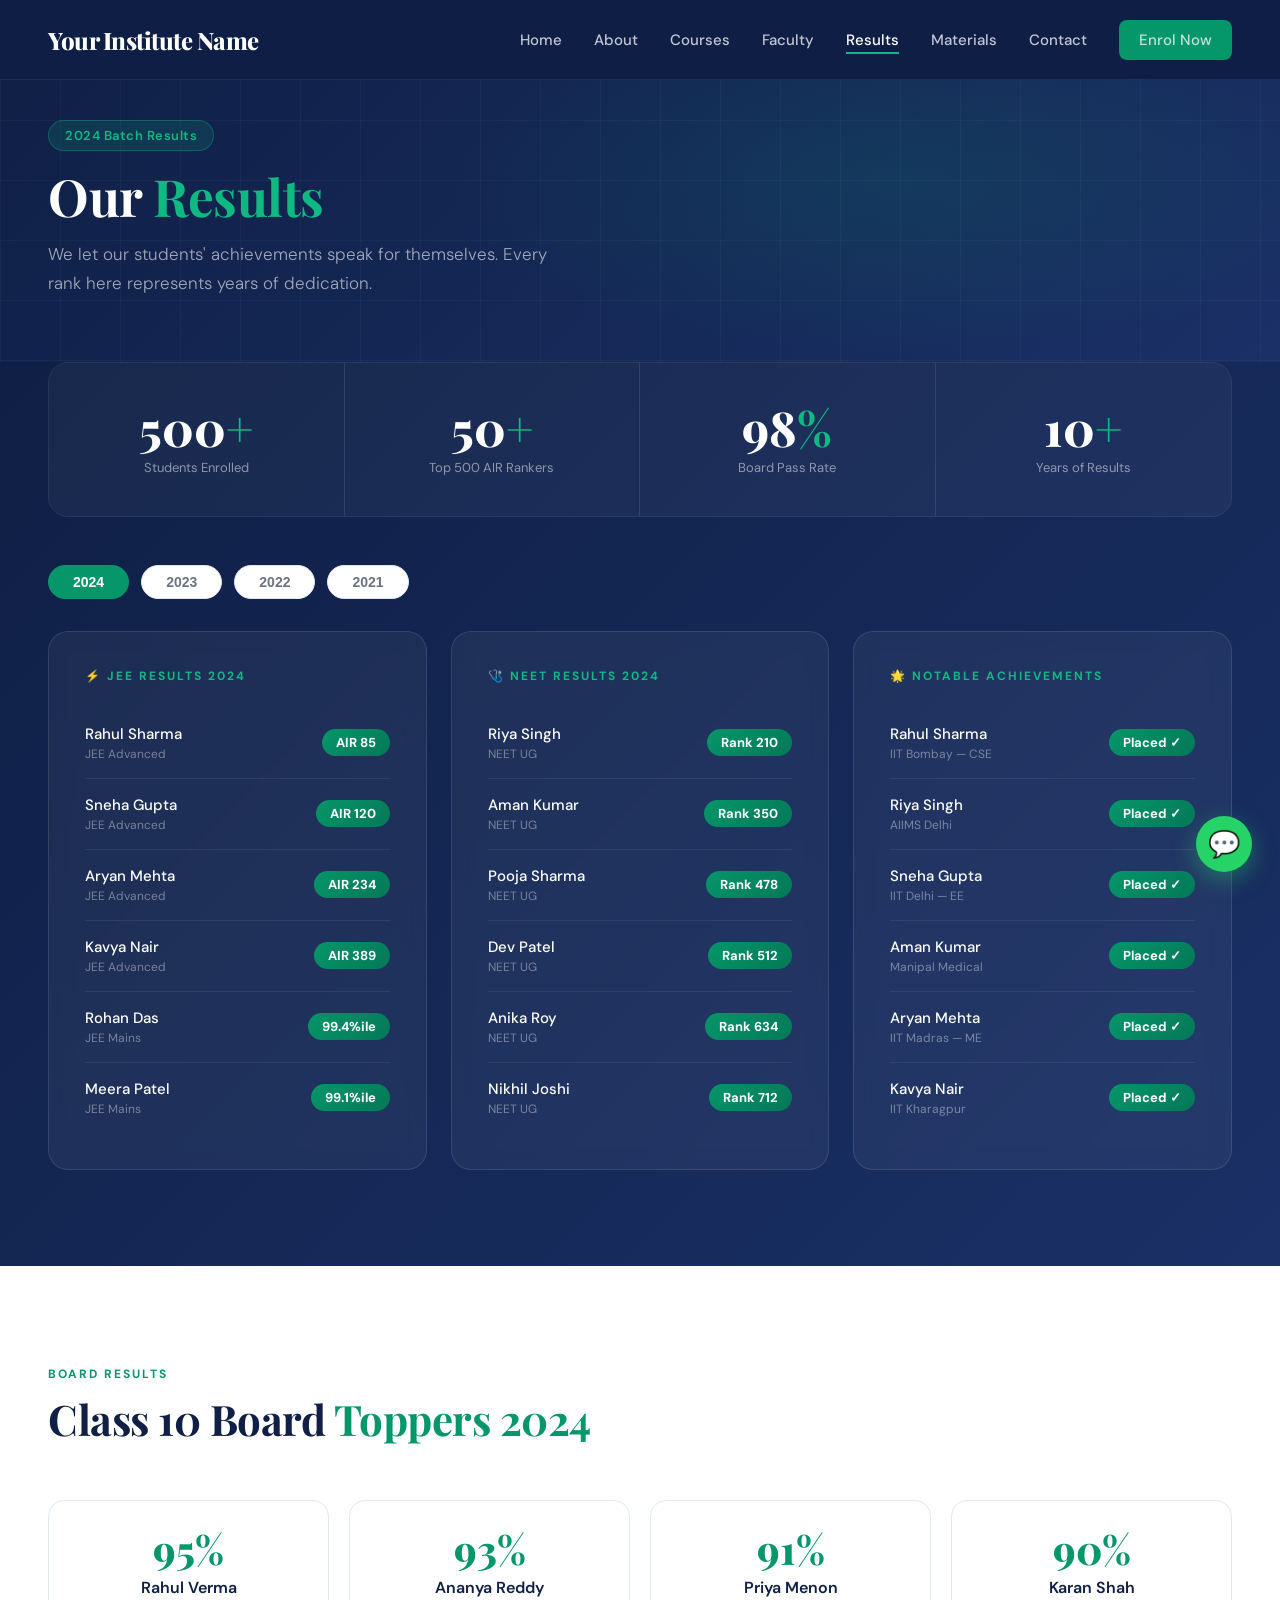
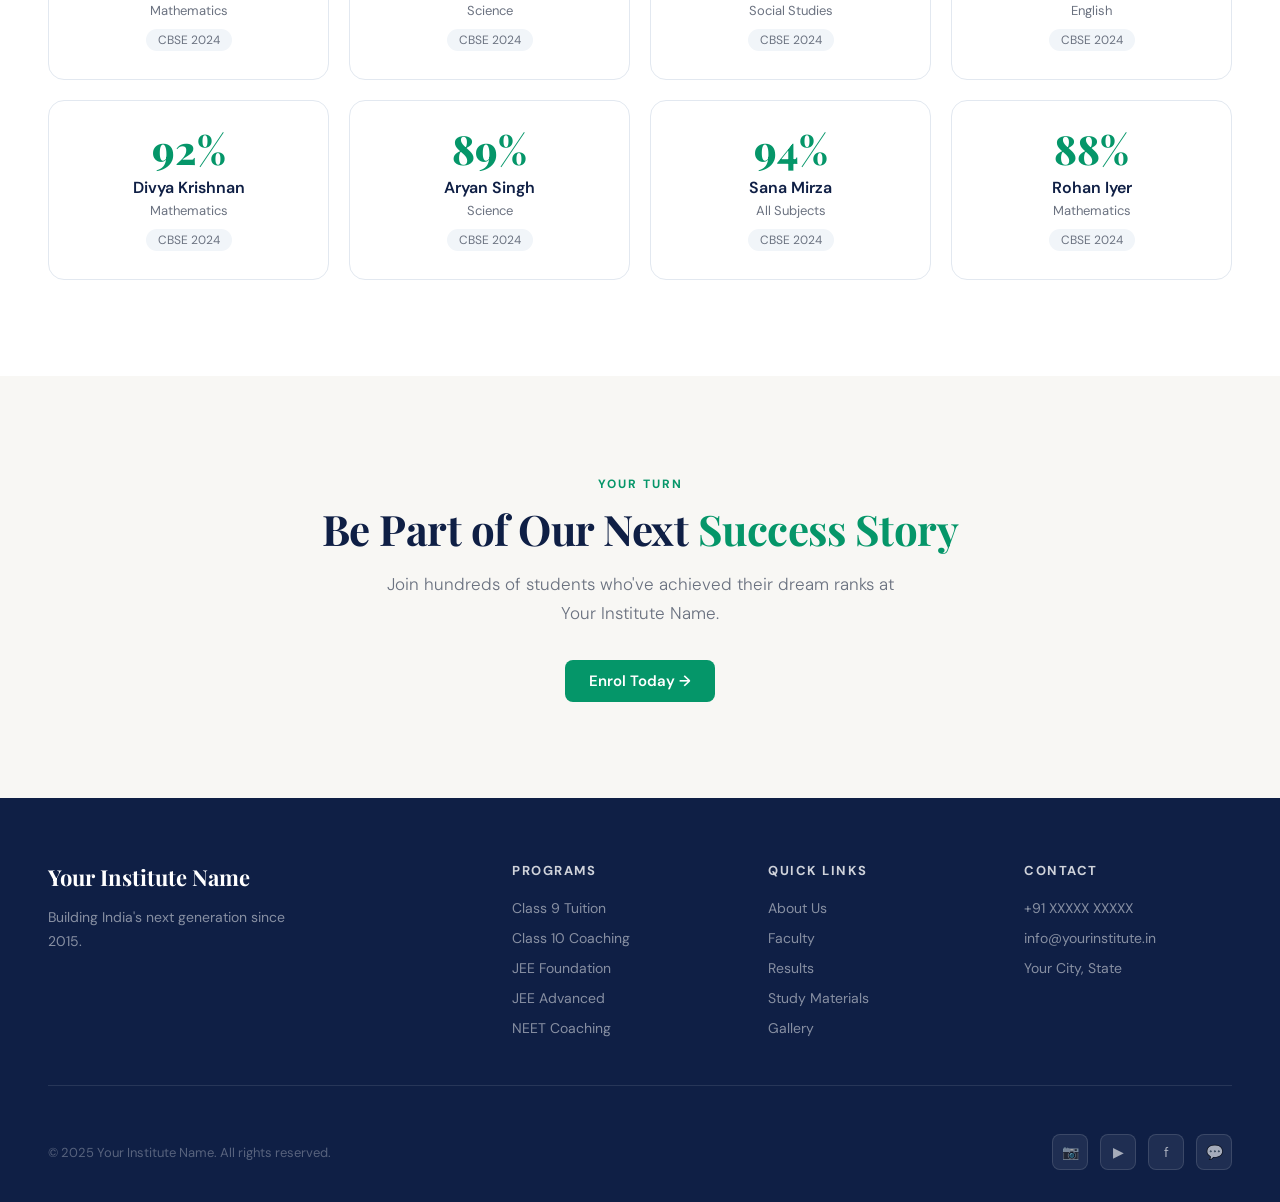
==== results.html @ cad18512 "Add website files with demo placeholders" ====
<!DOCTYPE html>
<html lang="en">
<head>
<meta charset="UTF-8"><meta name="viewport" content="width=device-width, initial-scale=1.0">
<title>Results — Your Institute Name</title>
<link rel="preconnect" href="https://fonts.googleapis.com">
<link href="https://fonts.googleapis.com/css2?family=Playfair+Display:wght@600;700;800&family=DM+Sans:wght@300;400;500;600&display=swap" rel="stylesheet">
<link rel="stylesheet" href="css/style.css">
<style>
#results-hero { background:linear-gradient(135deg,var(--navy),var(--navy2)); }
.results-full-grid { display:grid; grid-template-columns:repeat(3,1fr); gap:24px; position:relative; z-index:1; }
.result-group { background:rgba(255,255,255,0.05); border:1px solid rgba(255,255,255,0.1); border-radius:20px; padding:36px; }
.result-group-title { font-size:12px; font-weight:700; letter-spacing:2px; text-transform:uppercase; color:var(--emerald-light); margin-bottom:24px; }
.result-row { display:flex; align-items:center; justify-content:space-between; padding:16px 0; border-bottom:1px solid rgba(255,255,255,0.07); }
.result-row:last-child { border-bottom:none; }
.result-name { color:white; font-weight:500; font-size:15px; }
.result-sub { font-size:12px; color:rgba(255,255,255,0.4); margin-top:2px; }
.result-rank { background:linear-gradient(135deg,var(--emerald),var(--emerald-dark)); color:white; font-size:13px; font-weight:700; padding:5px 14px; border-radius:100px; }
.board-grid { display:grid; grid-template-columns:repeat(4,1fr); gap:20px; margin-top:48px; }
.board-card { background:white; border-radius:16px; padding:28px; text-align:center; border:1px solid var(--border); transition:all 0.3s; }
.board-card:hover { transform:translateY(-4px); box-shadow:0 16px 40px rgba(0,0,0,0.08); }
.board-score { font-family:'Playfair Display',serif; font-size:40px; font-weight:800; color:var(--emerald); line-height:1; }
.board-name { font-size:16px; font-weight:600; color:var(--navy); margin:8px 0 4px; }
.board-subject { font-size:13px; color:var(--grey); }
.board-year { display:inline-block; margin-top:10px; background:var(--light); color:var(--grey); font-size:12px; padding:3px 12px; border-radius:100px; }
.year-tabs { display:flex; gap:12px; margin-bottom:32px; flex-wrap:wrap; }
.year-tab { padding:8px 24px; border-radius:100px; border:1.5px solid var(--border); font-size:14px; font-weight:600; color:var(--grey); cursor:pointer; transition:all 0.2s; background:white; }
.year-tab.active { background:var(--emerald); border-color:var(--emerald); color:white; }
.year-tab:hover:not(.active) { border-color:var(--emerald); color:var(--emerald); }
@media(max-width:1024px) { .results-full-grid { grid-template-columns:1fr 1fr; } .board-grid { grid-template-columns:repeat(2,1fr); } }
@media(max-width:768px) { .results-full-grid { grid-template-columns:1fr; } .board-grid { grid-template-columns:1fr 1fr; } }
</style>
</head>
<body>
<nav id="navbar">
  <a href="index.html" class="nav-logo">Your Institute Name</a>
  <div class="nav-links" id="navLinks">
    <a href="index.html">Home</a><a href="about.html">About</a><a href="courses.html">Courses</a><a href="faculty.html">Faculty</a><a href="results.html">Results</a><a href="materials.html">Materials</a><a href="contact.html">Contact</a>
    <a href="admissions.html" class="btn btn-primary" style="padding:10px 20px">Enrol Now</a>
  </div>
  <button class="hamburger" id="hamburger" onclick="toggleMenu()"><span></span><span></span><span></span></button>
</nav>

<div class="page-hero" id="results-hero">
  <div class="page-hero-content">
    <div class="page-hero-badge">2024 Batch Results</div>
    <h1>Our <em>Results</em></h1>
    <p>We let our students' achievements speak for themselves. Every rank here represents years of dedication.</p>
  </div>
</div>

<section style="background:linear-gradient(135deg,var(--navy),var(--navy2));padding-top:0;">
  <div class="container">
    <div class="counter-strip fade-in">
      <div class="counter-item"><div class="counter-num" data-target="500">0<span>+</span></div><div class="counter-label">Students Enrolled</div></div>
      <div class="counter-item"><div class="counter-num" data-target="50">0<span>+</span></div><div class="counter-label">Top 500 AIR Rankers</div></div>
      <div class="counter-item"><div class="counter-num" data-target="98">0<span>%</span></div><div class="counter-label">Board Pass Rate</div></div>
      <div class="counter-item"><div class="counter-num" data-target="10">0<span>+</span></div><div class="counter-label">Years of Results</div></div>
    </div>

    <div class="year-tabs fade-in">
      <button class="year-tab active">2024</button>
      <button class="year-tab">2023</button>
      <button class="year-tab">2022</button>
      <button class="year-tab">2021</button>
    </div>

    <div class="results-full-grid fade-in">
      <div class="result-group">
        <div class="result-group-title">⚡ JEE Results 2024</div>
        <div class="result-row"><div><div class="result-name">Rahul Sharma</div><div class="result-sub">JEE Advanced</div></div><div class="result-rank">AIR 85</div></div>
        <div class="result-row"><div><div class="result-name">Sneha Gupta</div><div class="result-sub">JEE Advanced</div></div><div class="result-rank">AIR 120</div></div>
        <div class="result-row"><div><div class="result-name">Aryan Mehta</div><div class="result-sub">JEE Advanced</div></div><div class="result-rank">AIR 234</div></div>
        <div class="result-row"><div><div class="result-name">Kavya Nair</div><div class="result-sub">JEE Advanced</div></div><div class="result-rank">AIR 389</div></div>
        <div class="result-row"><div><div class="result-name">Rohan Das</div><div class="result-sub">JEE Mains</div></div><div class="result-rank">99.4%ile</div></div>
        <div class="result-row"><div><div class="result-name">Meera Patel</div><div class="result-sub">JEE Mains</div></div><div class="result-rank">99.1%ile</div></div>
      </div>
      <div class="result-group">
        <div class="result-group-title">🩺 NEET Results 2024</div>
        <div class="result-row"><div><div class="result-name">Riya Singh</div><div class="result-sub">NEET UG</div></div><div class="result-rank">Rank 210</div></div>
        <div class="result-row"><div><div class="result-name">Aman Kumar</div><div class="result-sub">NEET UG</div></div><div class="result-rank">Rank 350</div></div>
        <div class="result-row"><div><div class="result-name">Pooja Sharma</div><div class="result-sub">NEET UG</div></div><div class="result-rank">Rank 478</div></div>
        <div class="result-row"><div><div class="result-name">Dev Patel</div><div class="result-sub">NEET UG</div></div><div class="result-rank">Rank 512</div></div>
        <div class="result-row"><div><div class="result-name">Anika Roy</div><div class="result-sub">NEET UG</div></div><div class="result-rank">Rank 634</div></div>
        <div class="result-row"><div><div class="result-name">Nikhil Joshi</div><div class="result-sub">NEET UG</div></div><div class="result-rank">Rank 712</div></div>
      </div>
      <div class="result-group">
        <div class="result-group-title">🌟 Notable Achievements</div>
        <div class="result-row"><div><div class="result-name">Rahul Sharma</div><div class="result-sub">IIT Bombay — CSE</div></div><div class="result-rank">Placed ✓</div></div>
        <div class="result-row"><div><div class="result-name">Riya Singh</div><div class="result-sub">AIIMS Delhi</div></div><div class="result-rank">Placed ✓</div></div>
        <div class="result-row"><div><div class="result-name">Sneha Gupta</div><div class="result-sub">IIT Delhi — EE</div></div><div class="result-rank">Placed ✓</div></div>
        <div class="result-row"><div><div class="result-name">Aman Kumar</div><div class="result-sub">Manipal Medical</div></div><div class="result-rank">Placed ✓</div></div>
        <div class="result-row"><div><div class="result-name">Aryan Mehta</div><div class="result-sub">IIT Madras — ME</div></div><div class="result-rank">Placed ✓</div></div>
        <div class="result-row"><div><div class="result-name">Kavya Nair</div><div class="result-sub">IIT Kharagpur</div></div><div class="result-rank">Placed ✓</div></div>
      </div>
    </div>
  </div>
</section>

<section style="background:var(--white);">
  <div class="container">
    <div class="section-header fade-in">
      <div class="section-label">Board Results</div>
      <h2 class="section-title">Class 10 Board <em>Toppers 2024</em></h2>
    </div>
    <div class="board-grid">
      <div class="board-card fade-in"><div class="board-score">95%</div><div class="board-name">Rahul Verma</div><div class="board-subject">Mathematics</div><span class="board-year">CBSE 2024</span></div>
      <div class="board-card fade-in"><div class="board-score">93%</div><div class="board-name">Ananya Reddy</div><div class="board-subject">Science</div><span class="board-year">CBSE 2024</span></div>
      <div class="board-card fade-in"><div class="board-score">91%</div><div class="board-name">Priya Menon</div><div class="board-subject">Social Studies</div><span class="board-year">CBSE 2024</span></div>
      <div class="board-card fade-in"><div class="board-score">90%</div><div class="board-name">Karan Shah</div><div class="board-subject">English</div><span class="board-year">CBSE 2024</span></div>
      <div class="board-card fade-in"><div class="board-score">92%</div><div class="board-name">Divya Krishnan</div><div class="board-subject">Mathematics</div><span class="board-year">CBSE 2024</span></div>
      <div class="board-card fade-in"><div class="board-score">89%</div><div class="board-name">Aryan Singh</div><div class="board-subject">Science</div><span class="board-year">CBSE 2024</span></div>
      <div class="board-card fade-in"><div class="board-score">94%</div><div class="board-name">Sana Mirza</div><div class="board-subject">All Subjects</div><span class="board-year">CBSE 2024</span></div>
      <div class="board-card fade-in"><div class="board-score">88%</div><div class="board-name">Rohan Iyer</div><div class="board-subject">Mathematics</div><span class="board-year">CBSE 2024</span></div>
    </div>
  </div>
</section>

<section style="background:var(--cream);text-align:center;">
  <div class="container fade-in">
    <div class="section-label">Your Turn</div>
    <h2 class="section-title">Be Part of Our Next <em>Success Story</em></h2>
    <p class="section-sub" style="margin:16px auto 32px;">Join hundreds of students who've achieved their dream ranks at Your Institute Name.</p>
    <a href="admissions.html" class="btn btn-primary">Enrol Today →</a>
  </div>
</section>

<footer>
  <div class="container">
    <div class="footer-top">
      <div><a href="index.html" class="footer-logo">Your Institute Name</a><p class="footer-tagline">Building India's next generation since 2015.</p></div>
      <div class="footer-col"><h5>Programs</h5><div class="footer-links"><a href="courses.html">Class 9 Tuition</a><a href="courses.html">Class 10 Coaching</a><a href="courses.html">JEE Foundation</a><a href="courses.html">JEE Advanced</a><a href="courses.html">NEET Coaching</a></div></div>
      <div class="footer-col"><h5>Quick Links</h5><div class="footer-links"><a href="about.html">About Us</a><a href="faculty.html">Faculty</a><a href="results.html">Results</a><a href="materials.html">Study Materials</a><a href="gallery.html">Gallery</a></div></div>
      <div class="footer-col"><h5>Contact</h5><div class="footer-links"><a href="#">+91 XXXXX XXXXX</a><a href="#">info@yourinstitute.in</a><a href="#">Your City, State</a></div></div>
    </div>
    <div class="footer-bottom">
      <div class="footer-copy">© 2025 Your Institute Name. All rights reserved.</div>
      <div class="footer-social"><a class="social-btn">📷</a><a class="social-btn">▶</a><a class="social-btn">f</a><a class="social-btn">💬</a></div>
    </div>
  </div>
</footer>
<a href="https://wa.me/91XXXXXXXXXX" class="whatsapp-btn">💬</a>
<script src="js/main.js"></script>
</body>
</html>
---- css/style.css ----
:root {
  --navy:          #0F1F45;
  --navy2:         #1A3066;
  --blue:          #2563EB;
  --emerald:       #059669;
  --emerald-light: #10B981;
  --emerald-dark:  #047857;
  --cream:         #F8F7F4;
  --white:         #FFFFFF;
  --grey:          #6B7280;
  --light:         #F1F5F9;
  --border:        #E2E8F0;
  --text:          #111827;
}

*, *::before, *::after { box-sizing: border-box; margin: 0; padding: 0; }
html { scroll-behavior: smooth; }
body {
  font-family: 'DM Sans', sans-serif;
  color: var(--text);
  background: var(--white);
  overflow-x: hidden;
}
h1,h2,h3,h4 { font-family: 'Playfair Display', serif; }

/* ── NAV ── */
nav {
  position: fixed; top: 0; left: 0; right: 0; z-index: 1000;
  height: 80px;
  display: flex; align-items: center;
  padding: 0 48px;
  background: rgba(15,31,69,0.96);
  backdrop-filter: blur(14px);
  border-bottom: 1px solid rgba(255,255,255,0.07);
  transition: box-shadow 0.3s;
}
nav.scrolled { box-shadow: 0 4px 30px rgba(0,0,0,0.3); }

.nav-logo {
  font-family: 'Playfair Display', serif;
  font-size: 24px; font-weight: 800;
  color: var(--white);
  margin-right: auto;
  letter-spacing: -0.5px;
  text-decoration: none;
}
.nav-logo span { color: var(--emerald-light); }

.nav-links { display: flex; align-items: center; gap: 32px; }
.nav-links a {
  color: rgba(255,255,255,0.75);
  text-decoration: none; font-size: 15px; font-weight: 500;
  transition: color 0.2s;
  position: relative;
}
.nav-links a::after {
  content:''; position:absolute; bottom:-4px; left:0; right:0;
  height:2px; background:var(--emerald-light);
  transform:scaleX(0); transition:transform 0.25s;
}
.nav-links a:hover, .nav-links a.active { color: var(--white); }
.nav-links a:hover::after, .nav-links a.active::after { transform:scaleX(1); }

/* ── BUTTONS ── */
.btn {
  display:inline-flex; align-items:center; gap:8px;
  padding: 11px 24px; border-radius: 8px;
  font-family: 'DM Sans', sans-serif;
  font-size: 15px; font-weight: 600;
  cursor: pointer; border: none; text-decoration: none;
  transition: all 0.25s;
}
.btn-primary { background: var(--emerald); color: var(--white); }
.btn-primary:hover { background: var(--emerald-dark); transform: translateY(-1px); box-shadow: 0 6px 20px rgba(5,150,105,0.4); }
.btn-outline { background: transparent; color: var(--white); border: 1.5px solid rgba(255,255,255,0.5); }
.btn-outline:hover { border-color: var(--white); background: rgba(255,255,255,0.08); }
.btn-navy { background:var(--navy); color:white; }
.btn-navy:hover { background:var(--navy2); transform:translateY(-1px); }

/* ── HAMBURGER ── */
.hamburger { display:none; flex-direction:column; gap:5px; cursor:pointer; background:none; border:none; padding:4px; }
.hamburger span { display:block; width:24px; height:2px; background:white; border-radius:2px; transition:0.3s; }

/* ── PAGE HERO (inner pages) ── */
.page-hero {
  min-height: 340px;
  background: linear-gradient(135deg, var(--navy) 0%, var(--navy2) 60%, #1a4080 100%);
  display: flex; align-items: center;
  padding: 120px 48px 64px;
  position: relative; overflow: hidden;
}
.page-hero::before {
  content:''; position:absolute; inset:0;
  background: radial-gradient(ellipse 50% 70% at 70% 50%, rgba(5,150,105,0.15) 0%, transparent 70%);
  pointer-events:none;
}
.page-hero::after {
  content:''; position:absolute; inset:0;
  background-image: linear-gradient(rgba(255,255,255,0.03) 1px, transparent 1px),
                    linear-gradient(90deg,rgba(255,255,255,0.03) 1px,transparent 1px);
  background-size: 60px 60px; pointer-events:none;
}
.page-hero-content { position:relative; z-index:1; }
.page-hero-badge {
  display:inline-flex; align-items:center; gap:8px;
  background: rgba(16,185,129,0.15); border: 1px solid rgba(16,185,129,0.3);
  color: var(--emerald-light); padding: 6px 16px; border-radius: 100px;
  font-size: 13px; font-weight: 600; margin-bottom: 16px; letter-spacing: 0.5px;
}
.page-hero h1 { font-size: clamp(32px,4vw,52px); color:white; line-height:1.15; letter-spacing:-0.5px; }
.page-hero h1 em { color:var(--emerald-light); font-style:normal; }
.page-hero p { font-size:17px; color:rgba(255,255,255,0.6); margin-top:14px; font-weight:300; max-width:500px; line-height:1.7; }

/* ── SECTIONS ── */
section { padding: 96px 48px; }
.section-label {
  display:inline-block; font-size:12px; font-weight:700; letter-spacing:2px;
  color: var(--emerald); text-transform:uppercase; margin-bottom:12px;
}
.section-title { font-size:clamp(28px,4vw,42px); color:var(--navy); line-height:1.2; letter-spacing:-0.5px; }
.section-title em { color:var(--emerald); font-style:normal; }
.section-sub { font-size:17px; color:var(--grey); margin-top:16px; line-height:1.7; font-weight:300; max-width:520px; }
.section-header { margin-bottom:56px; }

.container { max-width:1200px; margin:0 auto; }

/* ── CARDS ── */
.why-card, .prog-card, .faculty-card, .testi-card, .material-card, .contact-card {
  transition: all 0.3s;
}
.why-card:hover, .faculty-card:hover, .testi-card:hover { transform:translateY(-6px); box-shadow:0 20px 40px rgba(0,0,0,0.08); }

/* ── SUBJECTS PILLS ── */
.subject-pill {
  background:var(--light); color:var(--navy);
  font-size:13px; font-weight:500;
  padding:5px 14px; border-radius:100px; border:1px solid var(--border);
}

/* ── FORM ── */
.form-group { display:flex; flex-direction:column; gap:6px; margin-bottom:16px; }
.form-group label { font-size:13px; font-weight:600; color:var(--navy); }
.form-group input, .form-group select, .form-group textarea {
  height:48px; padding:0 16px; border-radius:10px;
  border:1.5px solid var(--border);
  font-family:'DM Sans',sans-serif; font-size:15px; color:var(--text);
  background:var(--light); outline:none;
  transition:border 0.2s, box-shadow 0.2s;
}
.form-group textarea { height:100px; padding:14px 16px; resize:vertical; }
.form-group input:focus, .form-group select:focus, .form-group textarea:focus {
  border-color:var(--emerald); box-shadow:0 0 0 3px rgba(5,150,105,0.1); background:white;
}
.form-row { display:grid; grid-template-columns:1fr 1fr; gap:16px; }
.form-submit {
  width:100%; height:52px; border-radius:10px; border:none;
  background:linear-gradient(135deg,var(--emerald),var(--emerald-dark));
  color:white; font-size:16px; font-weight:700;
  cursor:pointer; font-family:'DM Sans',sans-serif; transition:all 0.3s;
}
.form-submit:hover { box-shadow:0 8px 24px rgba(5,150,105,0.4); transform:translateY(-1px); }

/* ── FOOTER ── */
footer { background: var(--navy); padding:64px 48px 32px; color:rgba(255,255,255,0.6); }
.footer-top {
  display:grid; grid-template-columns:2fr 1fr 1fr 1fr;
  gap:48px; margin-bottom:48px;
  padding-bottom:48px; border-bottom:1px solid rgba(255,255,255,0.1);
}
.footer-logo { font-family:'Playfair Display',serif; font-size:22px; color:white; margin-bottom:14px; font-weight:700; text-decoration:none; display:block; }
.footer-logo span { color:var(--emerald-light); }
.footer-tagline { font-size:14px; line-height:1.7; color:rgba(255,255,255,0.5); max-width:260px; }
.footer-col h5 { font-family:'DM Sans',sans-serif; font-size:13px; font-weight:700; letter-spacing:1.5px; text-transform:uppercase; color:rgba(255,255,255,0.8); margin-bottom:20px; }
.footer-links { display:flex; flex-direction:column; gap:12px; }
.footer-links a { color:rgba(255,255,255,0.5); text-decoration:none; font-size:14px; transition:color 0.2s; }
.footer-links a:hover { color:var(--emerald-light); }
.footer-bottom { display:flex; justify-content:space-between; align-items:center; flex-wrap:wrap; gap:16px; }
.footer-copy { font-size:13px; color:rgba(255,255,255,0.3); }
.footer-social { display:flex; gap:12px; }
.social-btn {
  width:36px; height:36px; border-radius:8px;
  background:rgba(255,255,255,0.07); border:1px solid rgba(255,255,255,0.12);
  display:flex; align-items:center; justify-content:center;
  color:rgba(255,255,255,0.6); font-size:14px; text-decoration:none;
  transition:all 0.2s; cursor:pointer;
}
.social-btn:hover { background:var(--emerald); border-color:var(--emerald); color:white; }

/* ── WHATSAPP ── */
.whatsapp-btn {
  position:fixed; bottom:28px; right:28px; z-index:999;
  width:56px; height:56px; border-radius:50%;
  background:#25D366; color:white;
  display:flex; align-items:center; justify-content:center;
  font-size:26px; text-decoration:none;
  box-shadow:0 8px 24px rgba(37,211,102,0.4); transition:all 0.3s;
}
.whatsapp-btn:hover { transform:scale(1.1); box-shadow:0 12px 32px rgba(37,211,102,0.5); }

/* ── ANIMATIONS ── */
.fade-in { opacity:0; transform:translateY(24px); transition:opacity 0.6s ease, transform 0.6s ease; }
.fade-in.visible { opacity:1; transform:translateY(0); }

/* ── COUNTER ── */
.counter-strip {
  display:grid; grid-template-columns:repeat(4,1fr);
  border-radius:20px; overflow:hidden;
  border:1px solid rgba(255,255,255,0.1);
  margin-bottom:48px; position:relative; z-index:1;
}
.counter-item {
  padding:40px 24px; text-align:center;
  border-right:1px solid rgba(255,255,255,0.1);
  background:rgba(255,255,255,0.04); transition:background 0.3s;
}
.counter-item:last-child { border-right:none; }
.counter-item:hover { background:rgba(255,255,255,0.08); }
.counter-num { font-family:'Playfair Display',serif; font-size:48px; font-weight:800; color:white; line-height:1; }
.counter-num span { color:var(--emerald-light); }
.counter-label { font-size:13px; color:rgba(255,255,255,0.5); margin-top:8px; }

/* ── RESULT GROUP ── */
.result-group {
  background:rgba(255,255,255,0.05); border:1px solid rgba(255,255,255,0.1);
  border-radius:20px; padding:36px; backdrop-filter:blur(10px);
}
.result-group-title { font-family:'DM Sans',sans-serif; font-size:12px; font-weight:700; letter-spacing:2px; text-transform:uppercase; color:var(--emerald-light); margin-bottom:24px; }
.result-row { display:flex; align-items:center; justify-content:space-between; padding:16px 0; border-bottom:1px solid rgba(255,255,255,0.07); }
.result-row:last-child { border-bottom:none; }
.result-name { color:white; font-weight:500; font-size:16px; }
.result-rank { background:linear-gradient(135deg,var(--emerald),var(--emerald-dark)); color:white; font-size:13px; font-weight:700; padding:5px 14px; border-radius:100px; }
.result-score { color:var(--emerald-light); font-size:22px; font-weight:700; font-family:'Playfair Display',serif; }

/* ── MOBILE ── */
@media(max-width:1024px) {
  .counter-strip { grid-template-columns:repeat(2,1fr); }
  .footer-top { grid-template-columns:1fr 1fr; }
}
@media(max-width:768px) {
  nav { padding:0 24px; }
  section { padding:72px 24px; }
  .page-hero { padding:120px 24px 64px; }
  footer { padding:48px 24px 24px; }
  .hamburger { display:flex; }
  .nav-links {
    position:fixed; top:80px; left:0; right:0; bottom:0;
    background:var(--navy); flex-direction:column;
    align-items:center; justify-content:center; gap:32px;
    transform:translateX(100%); transition:transform 0.35s;
  }
  .nav-links.open { transform:translateX(0); }
  .nav-links a { font-size:20px; }
  .form-row { grid-template-columns:1fr; }
  .footer-top { grid-template-columns:1fr; gap:32px; }
  .footer-bottom { flex-direction:column; align-items:flex-start; }
  .counter-strip { grid-template-columns:1fr 1fr; }
}
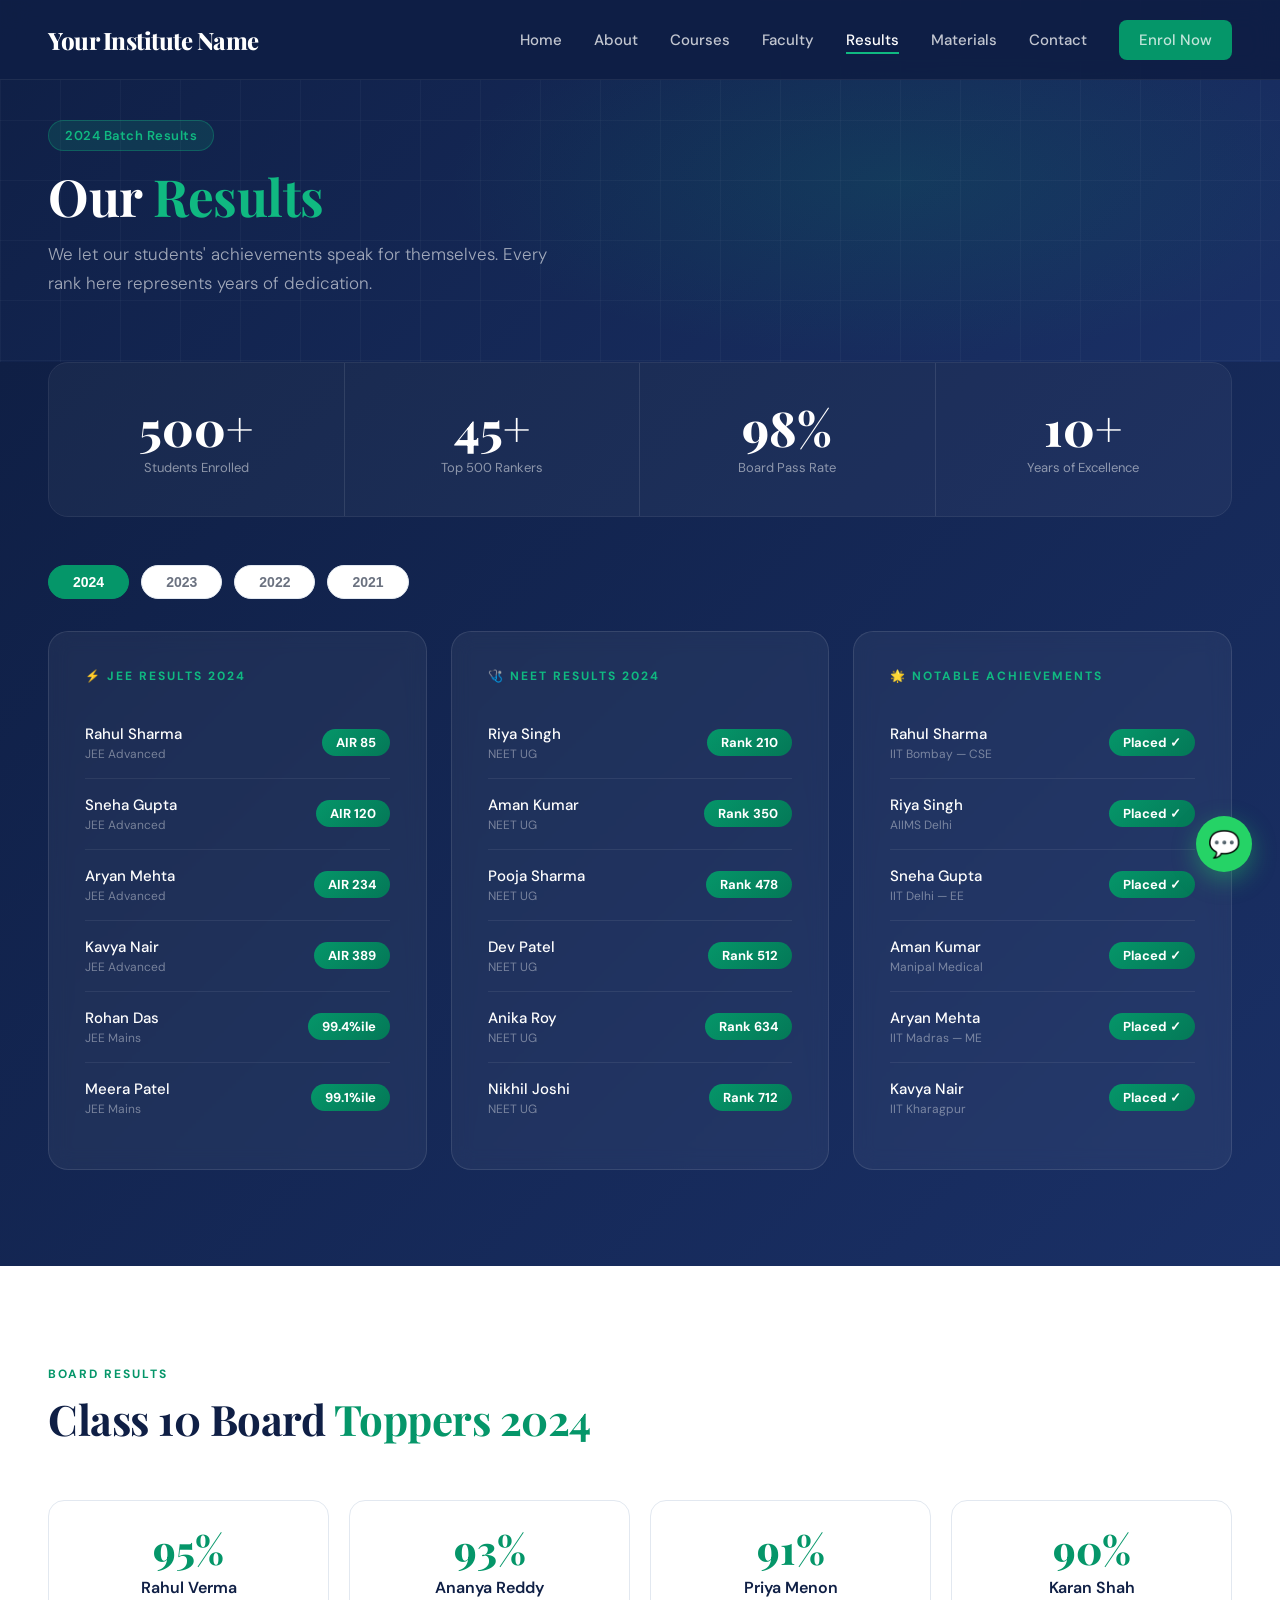
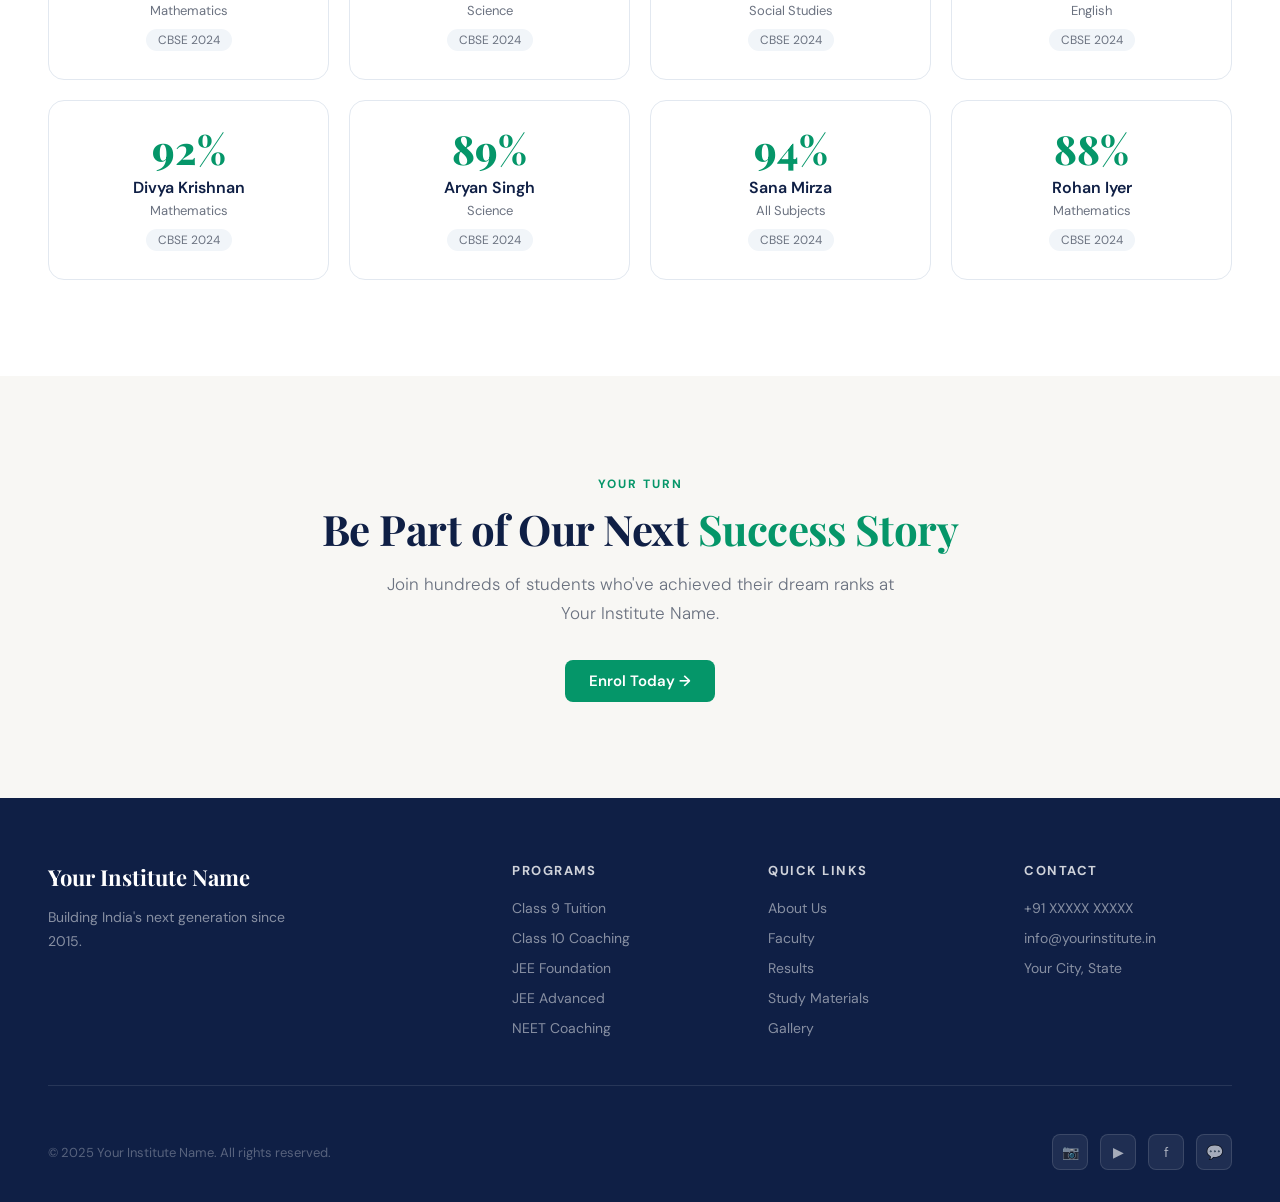
==== commit be04c863: "Fix animated counters in Results section" ====
--- a/results.html
+++ b/results.html
@@ -53,9 +53,9 @@
   <div class="container">
     <div class="counter-strip fade-in">
       <div class="counter-item"><div class="counter-num" data-target="500">0<span>+</span></div><div class="counter-label">Students Enrolled</div></div>
-      <div class="counter-item"><div class="counter-num" data-target="50">0<span>+</span></div><div class="counter-label">Top 500 AIR Rankers</div></div>
+      <div class="counter-item"><div class="counter-num" data-target="45">0<span>+</span></div><div class="counter-label">Top 500 Rankers</div></div>
       <div class="counter-item"><div class="counter-num" data-target="98">0<span>%</span></div><div class="counter-label">Board Pass Rate</div></div>
-      <div class="counter-item"><div class="counter-num" data-target="10">0<span>+</span></div><div class="counter-label">Years of Results</div></div>
+      <div class="counter-item"><div class="counter-num" data-target="10">0<span>+</span></div><div class="counter-label">Years of Excellence</div></div>
     </div>
 
     <div class="year-tabs fade-in">
